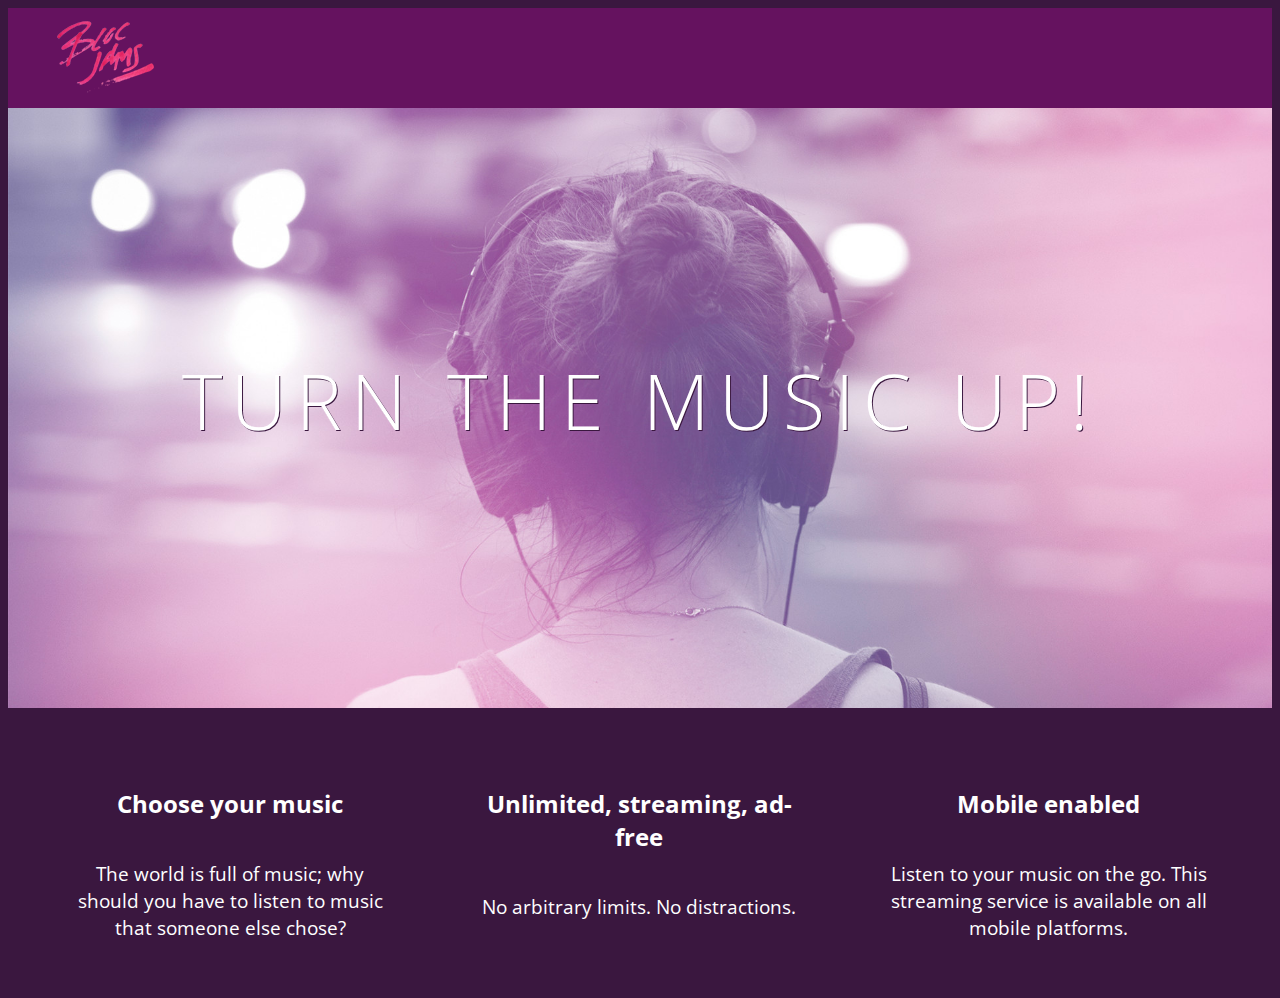
==== index.html @ fa9d6d84 "Assignment 4 completed" ====
<!DOCTYPE html>
 <html>
     <head>
        <title>Bloc Jams</title>
        <meta name="viewport" content="width=device-width, initial-scale=1">
        <link rel="stylesheet" type="text/css" href="http://fonts.googleapis.com/css?family=Open+Sans:400,800,600,700,300">
        <link rel="stylesheet" type="text/css" href="http://code.ionicframework.com/ionicons/2.0.1/css/ionicons.min.css">
        <link rel="stylesheet" type="text/css" href="styles/normalize.css">
        <link rel="stylesheet" type="text/css" href="styles/main.css">
        <link rel="stylesheet" type="text/css" href="styles/landing.css">

     </head>
     
     <body class="landing">
         <!-- navigation bar -->
        <nav class="navbar">
            <img src="assets/images/bloc_jams_logo.png" alt="bloc jams logo" class="logo">
        </nav>
        
         <section class="hero-content"> <!-- hero content -->
            <h1 class="hero-title">Turn the music up!</h1>
         </section>
         <section class="selling-points container clearfix"> <!-- selling points -->
             <div class="point column third">
                 <span class="ion-music-note"></span>
                 <h5 class="point-title">Choose your music</h5>
                 <p class="point-description">The world is full of music; why should you have to listen to music that someone else chose?</p>         
             </div>
              <div class="point column third">
                 <span class="ion-radio-waves"></span>
                 <h5 class="point-title">Unlimited, streaming, ad-free</h5>
                 <p class="point-description">No arbitrary limits. No distractions.</p>
             </div>
            <div class="point column third">
                 <span class="ion-iphone"></span>
                 <h5 class="point-title">Mobile enabled</h5>
                 <p class="point-description">Listen to your music on the go. This streaming service is available on all mobile platforms.</p>
             </div>
         
         </section>
     
     
     </body>
     
 </html>
---- styles/main.css ----
*, *::before, *::after {
     -moz-box-sizing: border-box;
     -webkit-box-sizing: border-box;
     box-sizing: border-box;
 } 

html {
     height: 100%; /* makes sure our HTML takes up 100% of the browser window */
     font-size: 100%;
 }
 
.clearfix::before,
.clearfix::after {
   content: " ";
   display: table;
}

.clearfix::after {
   clear: both;
}


 body {
     font-family: 'Open Sans'; /* sets our font to the "Open Sans" typeface */
     color: white;             /* sets the text color to white */
     min-height: 100%;         /* says the height of the body must be, at minimum, 100% of the window */
 }
 
.navbar {
     padding: 0.5rem;
     background-color: rgb(101,18,95);
 }
 
 .navbar .logo {
     position: relative; /* positioning will be explained in a resource */
     left: 2rem;
 }

 .container {
     margin: 0 auto;
     max-width: 64rem;
 }

 @media (min-width: 640px) {
    html { font-size: 112%; }
    .column {
         float: left;
         padding-left: 1rem;
         padding-right: 1rem;
        
     }
     .column.full { width: 100%; }
     .column.two-thirds { width: 66.7%; }
     .column.half { width: 50%; }
     .column.third { width: 33.3%; }
     .column.fourth { width: 25%; }
     .column.flow-opposite { float: right; }  
 }
 
 @media (min-width: 1024px) {
    html { font-size: 120%; }
 }
---- styles/landing.css ----
body.landing {
     background-color: rgb(58,23,63); /* sets the background color to an RGB value (see below) */
 }

 .hero-content {
     position: relative;
     min-height: 600px;
     background-image: url(../assets/images/bloc_jams_bg.jpg);
     background-repeat: no-repeat;
     background-position: center center;
     background-size: cover;
 }
 
 .hero-content .hero-title {
     position: absolute;
     top: 40%;
     -webkit-transform: translateY(-50%);
     -moz-transform: translateY(-50%);
     transform: translateY(-50%);
     width: 100%;
     text-align: center;
     font-size: 4rem;
     font-weight: 300;
     text-transform: uppercase;
     letter-spacing: 0.5rem;
     text-shadow: 1px 1px 0px rgb(58,23,63);
 }
 
 .selling-points {
     position: relative;
    
     
 }
 
 .point {
    
     position: relative;
     padding: 2rem;
     text-align: center;
 }
 
 .point .point-title {
     font-size: 1.25rem;
 }
 
 .ion-music-note,
 .ion-radio-waves,
 .ion-iphone {
     color: rgb(233,50,117);
     font-size: 5rem;
 }
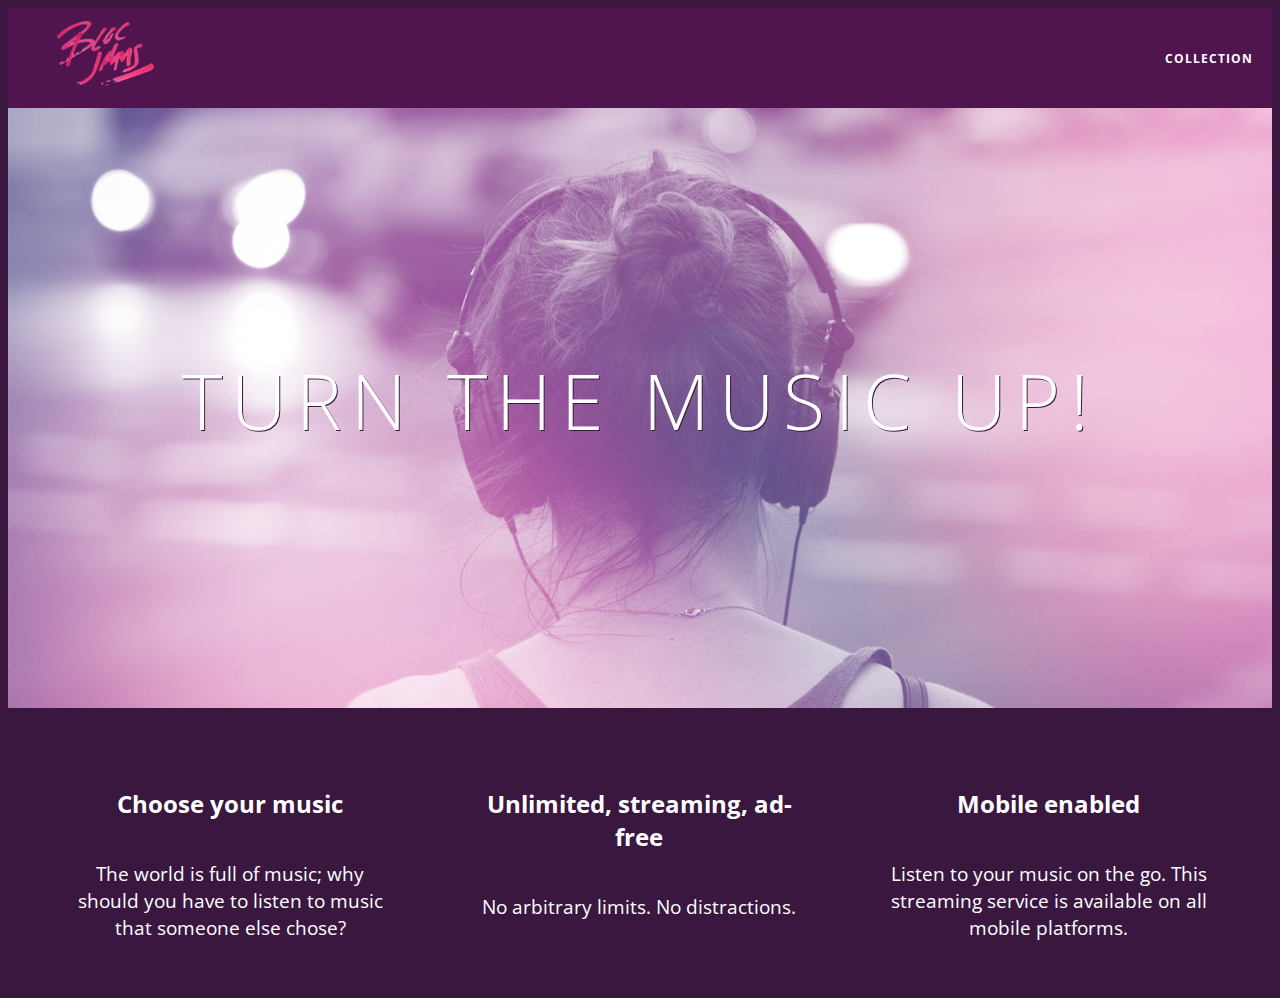
==== commit f7e6750b: "Checkpoint 5 Collection View: Completed" ====
--- a/index.html
+++ b/index.html
@@ -14,7 +14,12 @@
      <body class="landing">
          <!-- navigation bar -->
         <nav class="navbar">
-            <img src="assets/images/bloc_jams_logo.png" alt="bloc jams logo" class="logo">
+              <a href="index.html" class="logo">
+             <img src="assets/images/bloc_jams_logo.png" alt="bloc jams logo">
+            </a>
+            <div class="links-container">
+             <a href="collection.html" class="navbar-link">Collection</a>
+            </div>
         </nav>
         
          <section class="hero-content"> <!-- hero content -->
--- a/styles/main.css
+++ b/styles/main.css
@@ -27,13 +27,46 @@
  }
  
 .navbar {
+     position: relative;
      padding: 0.5rem;
-     background-color: rgb(101,18,95);
+     background-color: rgba(101,18,95,0.5);
+     z-index: 1;
  }
  
  .navbar .logo {
      position: relative; /* positioning will be explained in a resource */
      left: 2rem;
+          cursor: pointer;  /* produces the finger-pointer icon when you hover over the logo */
+ }
+ 
+ .navbar .links-container {
+     display: table;
+     position: absolute;
+     top: 0;
+     right: 0;
+     height: 100px;
+     color: white;
+     text-decoration: none;
+ }
+ 
+ .links-container .navbar-link {
+     display: table-cell;
+     position: relative;
+     height: 100%;
+     padding-left: 1rem;
+     padding-right: 1rem;
+     vertical-align: middle;
+     color: white;
+     font-size: 0.625rem;
+     letter-spacing: 0.05rem;
+     font-weight: 700;
+     text-transform: uppercase;
+     text-decoration: none;
+     cursor: pointer;
+ }
+
+.links-container .navbar-link:hover {
+     color: rgb(233,50,117);
  }
 
  .container {
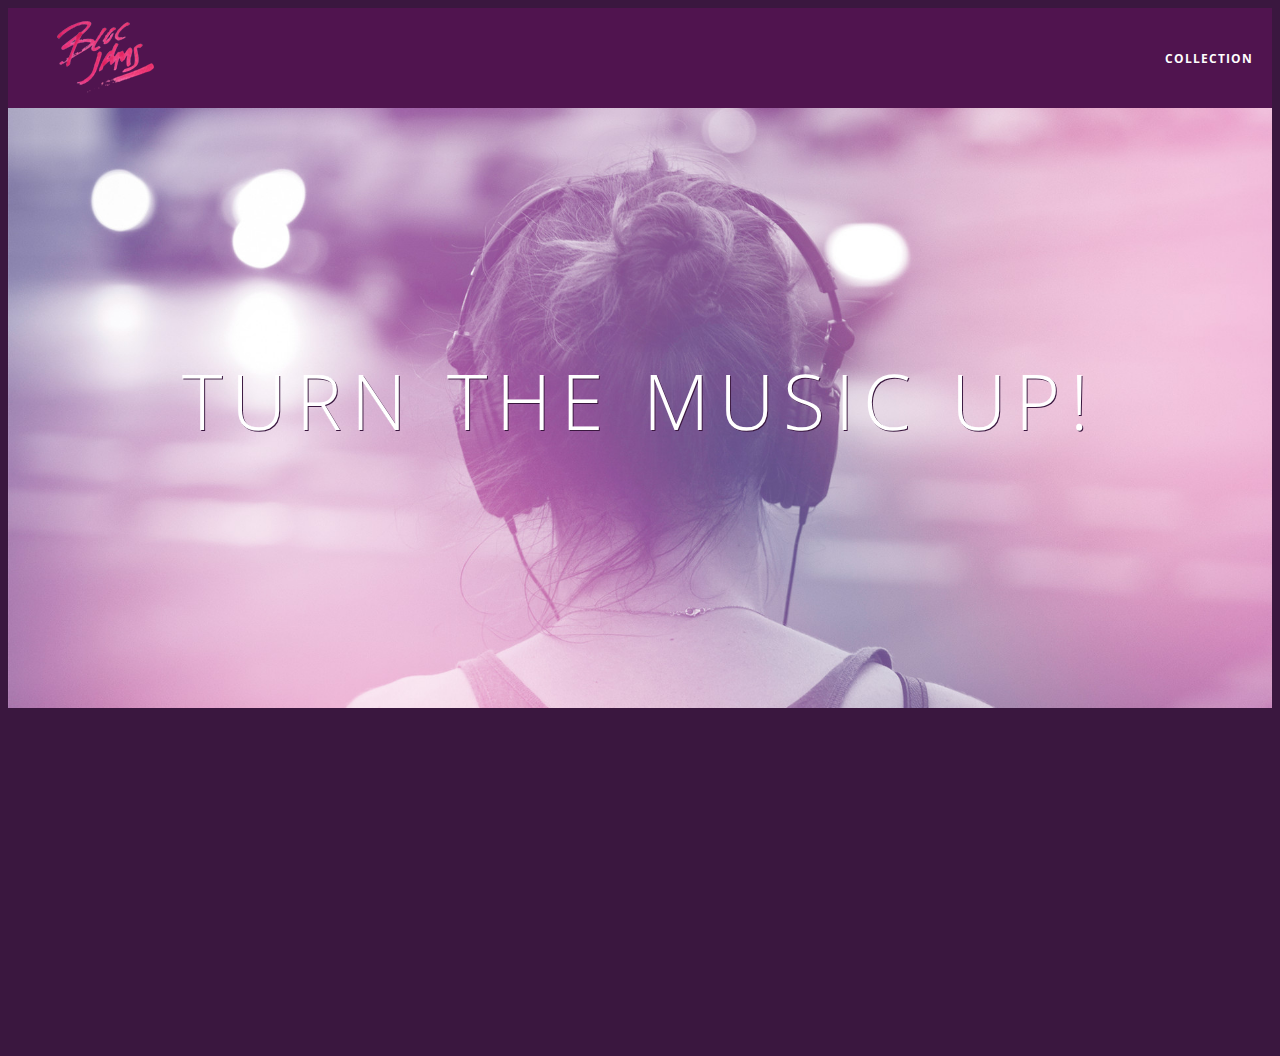
==== commit ca9cbe89: "Updating checkpoint 8 with master branch" ====
--- a/index.html
+++ b/index.html
@@ -43,8 +43,12 @@
              </div>
          
          </section>
-     
-     
-     </body>
+        <script>
+            alert("Why hellow there! I'm a wee bit of JavaScript.");
+            -
+                animatePoints(); 
+        </script>
+         <script src="scripts/landing.js"></script>
+      </body>
      
  </html>--- a/styles/main.css
+++ b/styles/main.css
@@ -74,6 +74,10 @@
      max-width: 64rem;
  }
 
+.container.narrow {
+     max-width: 56rem;
+ }
+
  @media (min-width: 640px) {
     html { font-size: 112%; }
     .column {
--- a/styles/landing.css
+++ b/styles/landing.css
@@ -37,6 +37,16 @@
      position: relative;
      padding: 2rem;
      text-align: center;
+       opacity: 0;
+     -webkit-transform: scaleX(0.9) translateY(3rem);
+     -moz-transform: scaleX(0.9) translateY(3rem);
+     transform: scaleX(0.9) translateY(3rem);
+     -webkit-transition: all 0.25s ease-in-out;
+     -moz-transition: all 0.25s ease-in-out;
+     transition: all 0.25s ease-in-out;
+     -webkit-transition-delay: 0.2s;
+     -moz-transition-delay: 0.2s;
+     transition-delay: 0.2s;
  }
  
  .point .point-title {
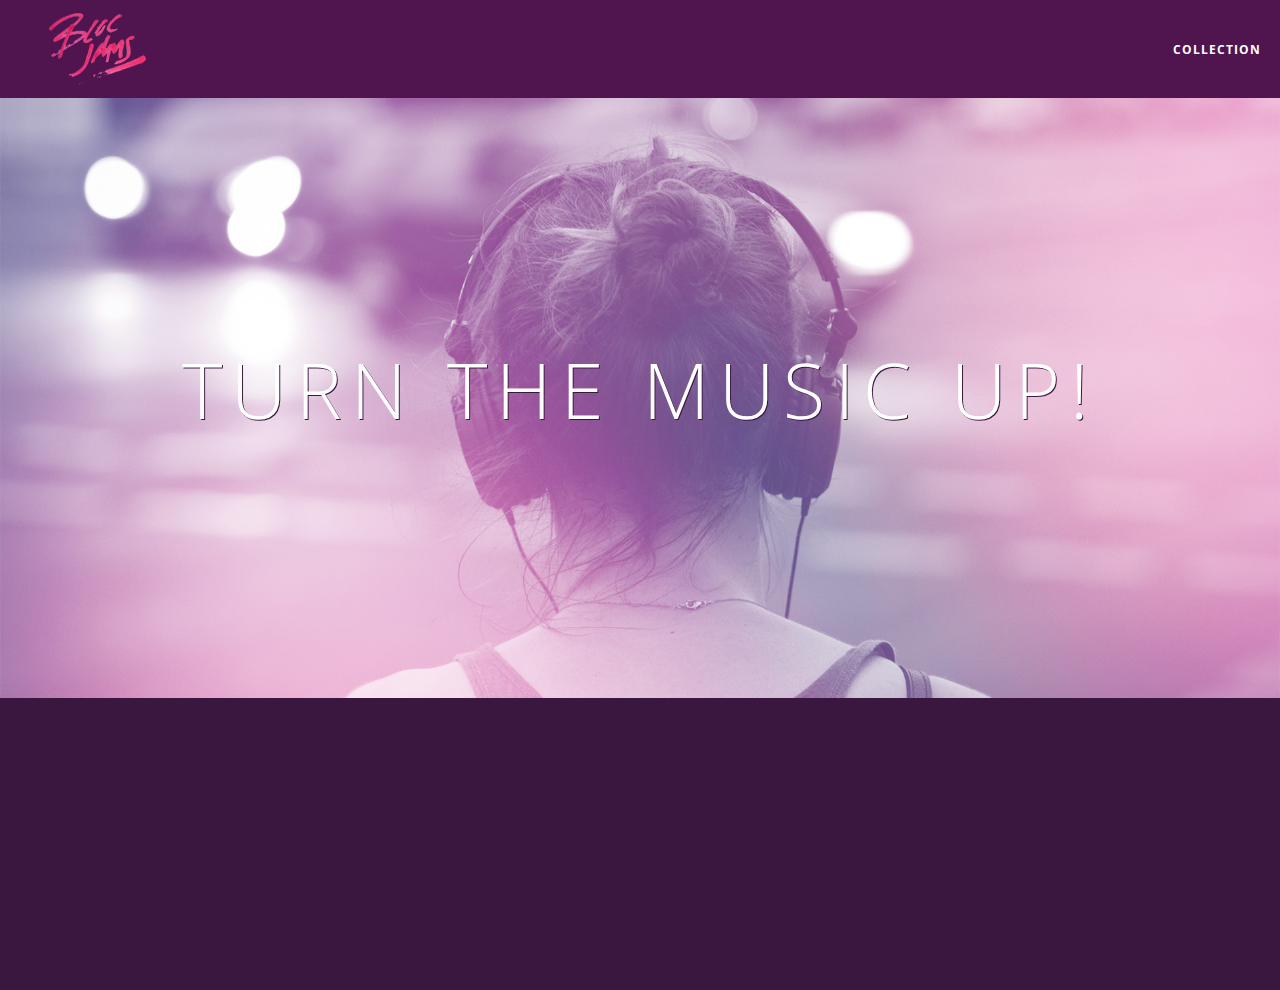
==== commit 39cb16ad: "Assignment 8 completed" ====
--- a/index.html
+++ b/index.html
@@ -43,12 +43,11 @@
              </div>
          
          </section>
-        <script>
-            alert("Why hellow there! I'm a wee bit of JavaScript.");
-            -
-                animatePoints(); 
-        </script>
-         <script src="scripts/landing.js"></script>
+         <script src="scripts/landing.js">
+             
+                   
+         </script>
+         
       </body>
      
  </html>--- a/styles/landing.css
+++ b/styles/landing.css
@@ -32,23 +32,52 @@
      
  }
  
+
  .point {
-    
      position: relative;
      padding: 2rem;
      text-align: center;
-       opacity: 0;
+        opacity: 0;
      -webkit-transform: scaleX(0.9) translateY(3rem);
      -moz-transform: scaleX(0.9) translateY(3rem);
      transform: scaleX(0.9) translateY(3rem);
-     -webkit-transition: all 0.25s ease-in-out;
-     -moz-transition: all 0.25s ease-in-out;
-     transition: all 0.25s ease-in-out;
-     -webkit-transition-delay: 0.2s;
-     -moz-transition-delay: 0.2s;
-     transition-delay: 0.2s;
+     -webkit-transition: all 2s ease-in-out;
+     -moz-transition: all 2s ease-in-out;
+     transition: all 2s ease-in-out;
+     -webkit-transition-delay: 1s;
+     -moz-transition-delay: 1s;
+     transition-delay: 1s;
  }
- 
+
+.point:hover {
+      animation: shake 0.82s cubic-bezier(.36,.07,.19,.97) both;
+  transform: translate3d(0, 0, 0);
+  backface-visibility: hidden;
+  perspective: 1000px;
+}
+
+@keyframes shake {
+    10%, 90% {
+        transform: translate3d(-1px, 0, 0);
+    }
+  
+    20%, 80% {
+        transform: translate3d(2px, 0, 0);
+  }
+
+    30%, 50%, 70% {
+      transform: translate3d(-4px, 0, 0);
+}
+
+    40%, 60% {
+        transform: translate3d(4px, 0, 0);
+    }
+    }
+
+} 
+
+
+
  .point .point-title {
      font-size: 1.25rem;
  }
